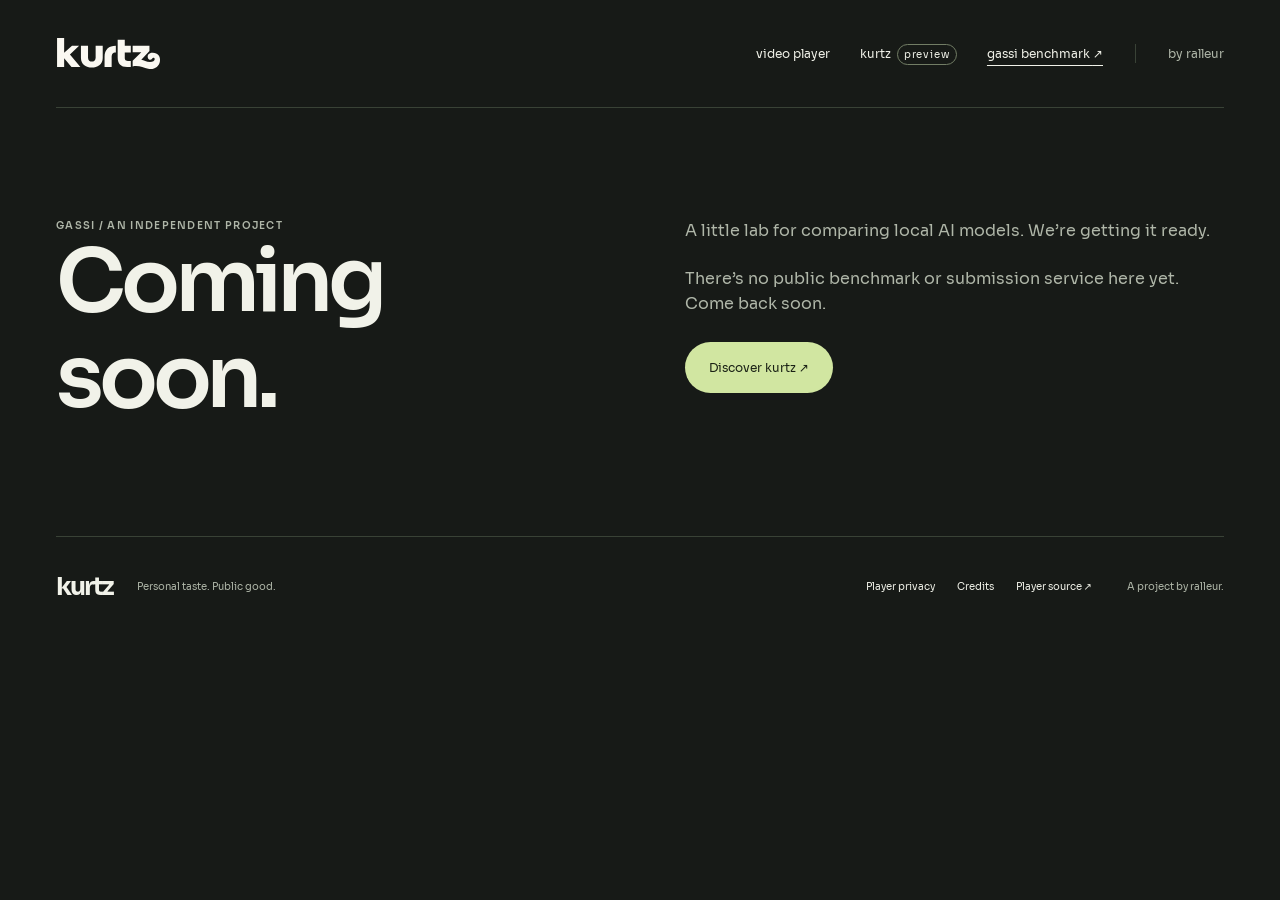
==== docs/gassi/index.html @ 4f011bf1 "Publish kurtz website: landing, player, product story and coming soon AI-assisted preparation. Stati" ====
<!doctype html>
<html lang="en">
<head>
  <meta charset="utf-8">
  <meta name="viewport" content="width=device-width, initial-scale=1">
  <meta name="color-scheme" content="dark">
  <meta name="theme-color" content="#171a17">
  <title>gassi benchmark — Coming soon</title>
  <meta name="description" content="gassi benchmark is coming soon. A separate place to compare local AI models.">
  <link rel="icon" href="../assets/kurtz-icon.png">
  <link rel="canonical" href="https://kurtz.app/gassi/">
  <link rel="stylesheet" href="../family.css">
  <script defer src="../family.js"></script>
</head>
<body>
<a class="skip" href="#main">Skip to content</a>
<header class="shell nav">
  <a class="brand" href="../index.html" aria-label="kurtz home"><img src="../assets/kurtz-wordmark-dark.svg" width="400" height="128" alt="kurtz"></a>
  <nav aria-label="Main navigation">
    <a href="../player/">video player</a>
    <a href="../preview/" >kurtz <span class="tiny">preview</span></a>
    <a href="../gassi/" aria-current="page">gassi benchmark <span aria-hidden="true">↗</span></a>
  </nav>
  <a class="publisher" href="https://www.youtube.com/@ralleurapps">by ralleur</a>
</header>
<main id="main" class="shell idea-section"><div><p class="eyebrow">GASSI / AN INDEPENDENT PROJECT</p><h1>Coming<br>soon.</h1></div><div class="body-copy"><p>A little lab for comparing local AI models. We’re getting it ready.</p><p>There’s no public benchmark or submission service here yet. Come back soon.</p><a class="pill dark" href="../preview/">Discover kurtz ↗</a></div></main><footer class="shell footer">
  <div><strong>kurtz</strong><span>Personal taste. Public good.</span></div>
  <nav aria-label="More links"><a href="../privacy.html">Player privacy</a><a href="../credits.html">Credits</a><a href="https://github.com/ralleur/kurtz">Player source ↗</a></nav>
  <p>A project by ralleur.</p>
</footer>
</body>
</html>
---- docs/family.css ----
@font-face{font-family:Sora;src:url(assets/fonts/Sora-Regular.woff2) format('woff2');font-weight:400;font-display:swap}
@font-face{font-family:Sora;src:url(assets/fonts/Sora-SemiBold.woff2) format('woff2');font-weight:600;font-display:swap}
@font-face{font-family:Sora;src:url(assets/fonts/Sora-Bold.woff2) format('woff2');font-weight:700;font-display:swap}
:root{color-scheme:dark;--paper:#171a17;--surface:#20251f;--ink:#f1f2e9;--muted:#afb6a8;--line:#394236;--accent:#d1e6a1}
*{box-sizing:border-box}html{scroll-behavior:smooth;scroll-padding-top:30px}body{margin:0;background:var(--paper);color:var(--ink);font:400 15px/1.6 Sora,system-ui,sans-serif}a{color:inherit}a:hover{text-underline-offset:5px}img{max-width:100%;height:auto}button,input,select{font:inherit}a:focus-visible,button:focus-visible{outline:2px solid var(--accent);outline-offset:5px}.shell{max-width:1440px;width:calc(100% - 112px);margin:auto}
.nav{min-height:108px;display:flex;align-items:center;gap:32px;border-bottom:1px solid var(--line)}.brand{margin-right:auto;display:flex;width:105px}.brand img{width:105px}.nav nav{display:flex;gap:30px;align-items:center}.nav nav a,.publisher{font-size:12px;text-decoration:none}.nav [aria-current=page]{text-decoration:underline;text-underline-offset:7px}.publisher{border-left:1px solid var(--line);padding-left:32px;color:var(--muted)}.tiny,.eyebrow,.card-top,.status{font-size:10px;letter-spacing:.09em}.tiny{border:1px solid #727d65;border-radius:20px;padding:3px 6px;margin-left:3px}.eyebrow{font-weight:600;display:flex;align-items:center;gap:9px;letter-spacing:.13em}.dot{width:6px;height:6px;background:var(--accent);border-radius:50%;display:inline-block}
h1,h2,h3,p{margin:0}h1,h2,h3{line-height:1.1;letter-spacing:-.06em;font-weight:600}h1{font-size:clamp(58px,6.8vw,100px)}h1 em{font-style:normal;color:var(--accent)}h2{font-size:clamp(36px,4.2vw,64px)}h3{font-size:24px}p{color:var(--muted)}
.portal-hero{padding:63px 0 45px;display:grid;grid-template-columns:1.5fr 1fr;gap:27px 50px}.portal-hero .eyebrow{grid-column:1/-1}.portal-intro{align-self:end;display:flex;justify-content:space-between;gap:25px;padding-bottom:8px}.portal-intro p{font-size:13px;line-height:1.8}.portal-intro p:last-child{font-size:11px}.destination-heading{display:flex;justify-content:space-between;align-items:center;gap:20px;margin-bottom:17px;min-height:30px}.destination-heading>p{font-size:10px}.motion-toggle{border:0;background:transparent;color:var(--muted);font-size:10px;padding:8px 0 8px 12px;display:flex;align-items:center;gap:8px;cursor:pointer;min-height:36px}.motion-toggle:hover{color:var(--ink)}.motion-toggle[hidden]{display:none}
.destinations{display:grid;grid-template-columns:repeat(3,minmax(0,1fr));gap:18px}.destination{display:flex;flex-direction:column;position:relative;overflow:hidden;text-decoration:none;border:1px solid var(--line);border-radius:5px;min-height:408px;transition:border-color .2s,background .2s}.destination:hover{border-color:#6b7e59}.card-top{display:flex;align-items:center;justify-content:space-between;gap:7px;padding:24px 26px;color:var(--muted)}.tag{border:1px solid #59664d;border-radius:20px;padding:4px 8px;letter-spacing:0;font-size:9px}.destination h2{padding:0 26px;font-size:clamp(33px,3.1vw,46px);line-height:1.08;position:relative;z-index:1}.destination>p{padding:15px 26px 0;font-size:13px}.player-card{background:#20251f}.preview-card{background:#242b21}.benchmark-card{background:#1c2521}.preview-card .tag{color:#d3e1b8}.benchmark-card .tag{color:#c3dbc8}.card-art{height:149px;display:flex;align-items:end;justify-content:end;margin-top:auto;padding:8px 24px 9px;pointer-events:none}.kurt-scene{width:190px;max-width:69%;height:auto;display:block;opacity:.94}.card-bottom{padding:19px 26px;display:flex;gap:15px;align-items:center;justify-content:space-between;font-size:10px;border-top:1px solid var(--line);min-height:69px}.round-arrow{width:28px;height:28px;flex-shrink:0;border:1px solid #647456;border-radius:50%;display:grid;place-items:center;font-size:15px;color:var(--accent)}.portal-note{padding:27px 0 45px;display:flex;justify-content:space-between;gap:30px}.portal-note p{font-size:11px}.portal-note .small{font-size:9px;text-align:right}.portal-note .small a{color:#b7c5a4}
.footer{border-top:1px solid var(--line);padding:30px 0 27px;display:flex;gap:35px;align-items:center;font-size:10px}.footer div{display:flex;gap:24px;align-items:center}.footer strong{font-size:25px;letter-spacing:-.08em}.footer span,.footer p{color:var(--muted)}.footer nav{margin-left:auto;display:flex;gap:22px}.footer nav a{text-decoration:none}.skip{position:fixed;left:20px;top:-100px;padding:12px;background:var(--accent);color:var(--paper);z-index:100}.skip:focus{top:12px}
.preview-hero{padding-top:66px;text-align:center}.preview-hero>.eyebrow{justify-content:center}.preview-hero h1{font-size:clamp(54px,7vw,105px);margin-top:30px}.hero-lead{font-size:19px;margin-top:28px}.hero-actions{display:flex;align-items:center;justify-content:center;gap:25px;margin:28px 0 60px}.hero-actions>span{font-size:10px;color:var(--muted)}.pill{display:inline-flex;align-items:center;justify-content:center;border-radius:40px;padding:16px 24px;font-size:12px;text-decoration:none;white-space:normal}.pill.dark{background:var(--accent);color:#1a2115}.pill:hover{filter:brightness(1.06)}.product-stage{background:#20271e;border:1px solid #4a5840;border-radius:12px;max-width:1080px;margin:auto;display:grid;grid-template-columns:155px 1fr;position:relative;text-align:left;padding-bottom:32px;overflow:hidden}.mock-sidebar{background:#1b2119;padding:28px 18px;display:flex;flex-direction:column;gap:10px;font-size:11px}.mock-sidebar img{width:70px;margin-bottom:25px}.mock-sidebar>span{padding:10px;color:#a9b39c}.mock-sidebar .selected{background:#3b482f;border-radius:7px;color:#deedc4}.mock-content{padding:45px 48px}.mock-content>.tiny{border:0;padding:0;margin:0;font-size:9px;color:var(--muted)}.mock-content h2{font-size:39px;margin-top:16px}.mock-prompt{border:1px solid #536148;margin-top:30px;border-radius:7px;padding:17px;font-size:12px;color:#c0c9b6;background:#252e21}.mock-prompt span{float:right;color:var(--accent)}.mock-tiles{display:grid;grid-template-columns:repeat(3,minmax(0,1fr));gap:12px;margin-top:28px}.mock-tiles>div{background:#35402b;border-radius:6px;padding:20px 16px;min-height:145px;display:flex;flex-direction:column;justify-content:space-between}.mock-tiles>div:nth-child(2){background:#3b352a}.mock-tiles>div:nth-child(3){background:#2d3c36}.mock-tiles span{font-size:8px;color:#bfc8b3}.mock-tiles strong{font-size:17px;line-height:1.25;letter-spacing:-.04em;font-weight:600}.stage-caption{position:absolute;bottom:11px;left:0;width:100%;text-align:center;font-size:9px;color:var(--muted)}
.idea-section{display:grid;grid-template-columns:1fr 1fr;gap:90px;padding:110px 0}.idea-section h2{margin-top:24px}.body-copy p+p{margin-top:22px}.body-copy{font-size:16px;max-width:50ch}.body-copy .pill{margin-top:25px}.dark-band{background:#1e251c;color:var(--ink);border-block:1px solid var(--line)}.editorial-feature{padding:90px 0}.editorial-feature>.eyebrow{color:#c0cda9}.editorial-feature h2{margin-top:28px}.feature-lines{margin-top:55px}.feature-lines article{display:grid;grid-template-columns:1fr 1.3fr 140px;gap:30px;align-items:start;padding:30px 0;border-top:1px solid #49573e}.feature-lines p{font-size:12px;color:#bbc5ae}.status{border:1px solid #61724e;border-radius:20px;padding:6px 10px;font-size:9px;letter-spacing:0;text-align:center;color:#deebca}.own-section{padding:100px 0}.own-section h2{margin-top:25px}.principles{display:grid;grid-template-columns:repeat(3,1fr);gap:50px;margin-top:55px}.principles p{font-size:13px;margin-top:18px}.preview-outro{padding:45px;margin-bottom:90px;border:1px solid #4d5b40;display:flex;align-items:center;justify-content:space-between;gap:50px;background:#252e20}.preview-outro h2{font-size:40px;margin-top:20px}.preview-outro p:last-child{font-size:13px;max-width:55ch;margin-top:20px}
@media(min-width:1600px){.portal-hero{padding-top:80px}.destination{min-height:430px}.card-art{height:160px}}
@media(max-width:1100px){.shell{width:calc(100% - 64px)}.publisher{display:none}.portal-hero{grid-template-columns:1.4fr 1fr;gap:25px}.portal-intro{display:block}.portal-intro p+p{margin-top:20px}.destinations{gap:12px}.card-top,.card-bottom{padding:20px 18px}.destination h2,.destination>p{padding-left:18px;padding-right:18px}.card-top{font-size:8px}.tag{font-size:8px}.destination{min-height:405px}.card-bottom>span:first-child{max-width:23ch}.card-art{padding-right:13px}.kurt-scene{width:175px;max-width:88%}.footer{flex-wrap:wrap}.footer nav{margin-left:auto}.footer>p{display:none}.idea-section{gap:45px}.feature-lines article{grid-template-columns:1fr 1.2fr 115px;gap:18px}.mock-content{padding:30px}.mock-tiles strong{font-size:15px}.mock-tiles>div{padding:14px}}
@media(max-width:760px){.shell{width:calc(100% - 40px)}.nav{min-height:82px;gap:18px}.brand,.brand img{width:80px}.nav nav{gap:12px;flex-wrap:wrap;justify-content:flex-end}.nav nav a{font-size:9px}.nav .tiny{font-size:7px;padding:2px 4px}.portal-hero{padding-top:40px;grid-template-columns:1fr;gap:22px;padding-bottom:32px}.portal-hero h1{font-size:clamp(43px,9.7vw,68px)}.portal-intro{display:flex;gap:16px;justify-content:space-between}.portal-intro p{font-size:11px}.portal-intro p:last-child{font-size:10px;margin:0}.destination-heading{margin-bottom:12px;gap:10px}.destination-heading>p,.motion-toggle{font-size:8px}.destinations{grid-template-columns:1fr}.destination{min-height:348px}.destination h2{font-size:37px;padding-left:24px}.destination>p{padding-left:24px;font-size:12px}.card-top,.card-bottom{padding:20px 24px}.card-top{font-size:9px}.card-art{height:128px;padding-right:22px;padding-bottom:7px}.kurt-scene{width:178px;max-width:65%}.card-bottom{min-height:61px}.card-bottom>span:first-child{max-width:none;font-size:9px}.portal-note{display:block;padding-bottom:30px}.portal-note .small{text-align:left;margin-top:17px}.footer{gap:20px}.footer div{width:100%;justify-content:space-between}.footer nav{margin-left:0;gap:20px;font-size:9px}.preview-hero{padding-top:45px}.preview-hero h1{font-size:clamp(36px,7.6vw,58px);letter-spacing:-.065em}.hero-lead{font-size:15px}.hero-actions{flex-direction:column;gap:16px;margin-bottom:40px}.product-stage{grid-template-columns:1fr;padding-bottom:40px}.mock-sidebar{display:none}.mock-content{padding:28px 20px}.mock-content h2{font-size:34px}.mock-tiles{grid-template-columns:1fr}.mock-tiles>div{min-height:88px;gap:10px;display:grid;grid-template-columns:1fr 1fr}.mock-tiles strong{grid-row:1/3;grid-column:2}.stage-caption{font-size:8px;padding:0 15px;bottom:10px}.idea-section{grid-template-columns:1fr;padding:65px 0;gap:30px}.body-copy{font-size:14px}.editorial-feature{padding:60px 0}.feature-lines article{grid-template-columns:1fr;gap:15px}.feature-lines .status{justify-self:start}.feature-lines h3{font-size:25px}.own-section{padding:65px 0}.principles{grid-template-columns:1fr;gap:30px;margin-top:35px}.preview-outro{padding:28px;flex-direction:column;align-items:start;margin-bottom:50px;gap:25px}.preview-outro h2{font-size:32px}.eyebrow{font-size:8px}}
@media(prefers-reduced-motion:reduce){html{scroll-behavior:auto}.destination{transition:none}}
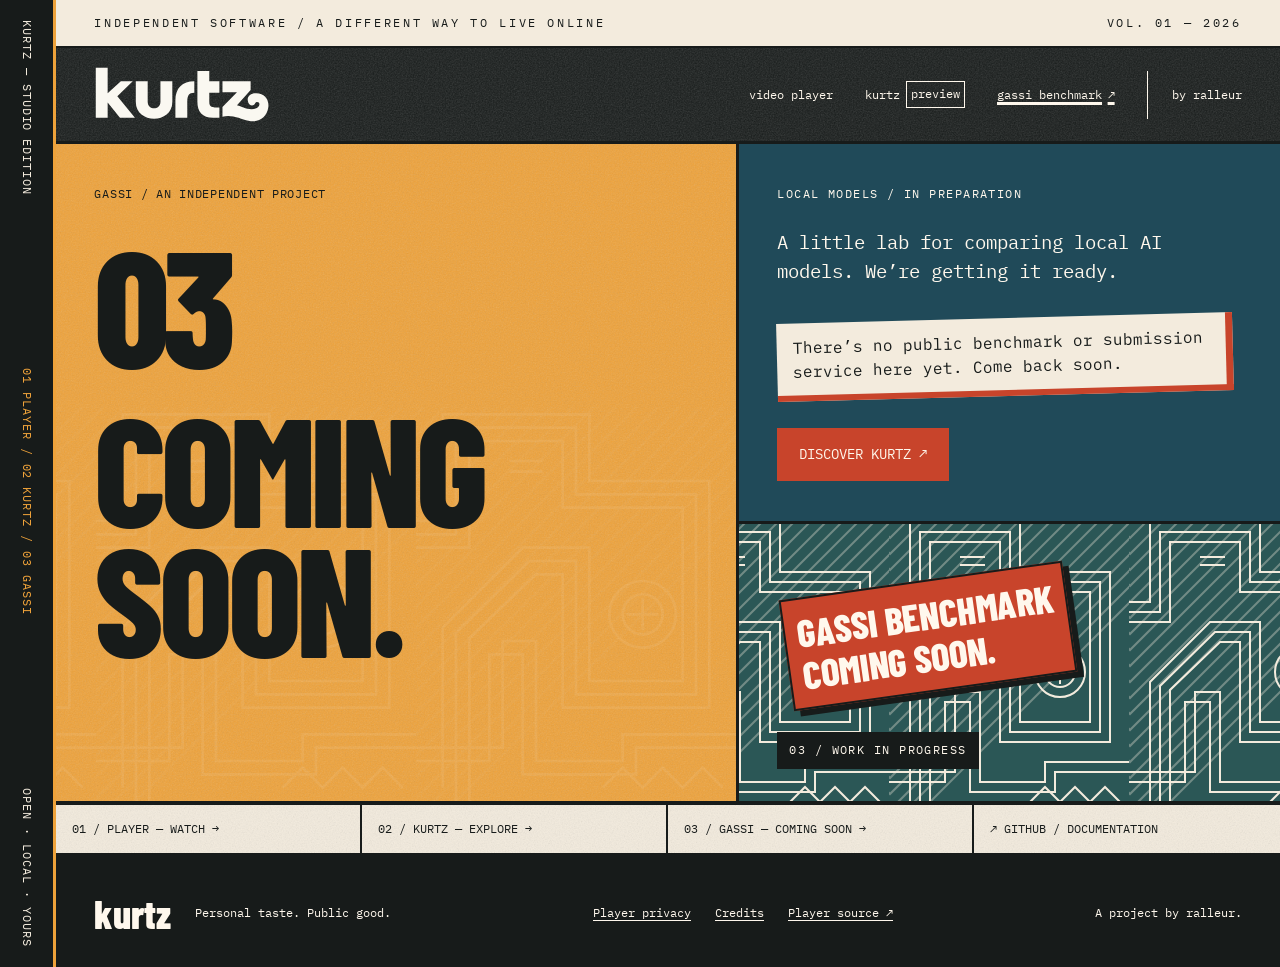
==== commit 25f983d5: "Adopt the kurtz editorial reference design across the website (AI-assisted) Apply the owner's kurtz " ====
--- a/docs/gassi/index.html
+++ b/docs/gassi/index.html
@@ -3,17 +3,18 @@
 <head>
   <meta charset="utf-8">
   <meta name="viewport" content="width=device-width, initial-scale=1">
-  <meta name="color-scheme" content="dark">
-  <meta name="theme-color" content="#171a17">
+  <meta name="color-scheme" content="light">
+  <meta name="theme-color" content="#f3ebdd">
   <title>gassi benchmark — Coming soon</title>
   <meta name="description" content="gassi benchmark is coming soon. A separate place to compare local AI models.">
   <link rel="icon" href="../assets/kurtz-icon.png">
   <link rel="canonical" href="https://kurtz.app/gassi/">
-  <link rel="stylesheet" href="../family.css">
   <script defer src="../family.js"></script>
+  <link rel="stylesheet" href="../reference.css?v=20261028-editorial-v2">
 </head>
-<body>
+<body class="door-page gassi-page"><aside class="edition-rail" aria-label="Studio edition"><span>KURTZ — STUDIO EDITION</span><span>01 PLAYER / 02 KURTZ / 03 GASSI</span><span>OPEN · LOCAL · YOURS</span></aside>
 <a class="skip" href="#main">Skip to content</a>
+<div class="issue-strip"><p class="issue-line"><span>INDEPENDENT SOFTWARE / A DIFFERENT WAY TO LIVE ONLINE</span><span>VOL. 01 — 2026</span></p></div>
 <header class="shell nav">
   <a class="brand" href="../index.html" aria-label="kurtz home"><img src="../assets/kurtz-wordmark-dark.svg" width="400" height="128" alt="kurtz"></a>
   <nav aria-label="Main navigation">
@@ -23,7 +24,8 @@
   </nav>
   <a class="publisher" href="https://www.youtube.com/@ralleurapps">by ralleur</a>
 </header>
-<main id="main" class="shell idea-section"><div><p class="eyebrow">GASSI / AN INDEPENDENT PROJECT</p><h1>Coming<br>soon.</h1></div><div class="body-copy"><p>A little lab for comparing local AI models. We’re getting it ready.</p><p>There’s no public benchmark or submission service here yet. Come back soon.</p><a class="pill dark" href="../preview/">Discover kurtz ↗</a></div></main><footer class="shell footer">
+<main tabindex="-1" id="main"><section class="idea-section"><div class="door-directive"><span class="chapter-number" aria-hidden="true">03</span><p class="eyebrow">GASSI / AN INDEPENDENT PROJECT</p><h1>Coming<br>soon.</h1></div><div class="body-copy"><p class="chapter-kicker">LOCAL MODELS / IN PREPARATION</p><p>A little lab for comparing local AI models. We’re getting it ready.</p><div class="paper-card"><p>There’s no public benchmark or submission service here yet. Come back soon.</p></div><a class="pill dark" href="../preview/">Discover kurtz ↗</a></div><aside class="texture-panel gassi-texture" aria-label="Project status"><p class="sticker">GASSI BENCHMARK<br>COMING SOON.</p><p class="texture-caption">03 / WORK IN PROGRESS</p></aside></section></main><nav class="index-bar" aria-label="Product index"><a href="../player/">01 / PLAYER — WATCH →</a><a href="../preview/">02 / KURTZ — EXPLORE →</a><a href="../gassi/">03 / GASSI — COMING SOON →</a><a href="https://github.com/ralleur/kurtz">↗ GITHUB / DOCUMENTATION</a></nav>
+<footer class="shell footer">
   <div><strong>kurtz</strong><span>Personal taste. Public good.</span></div>
   <nav aria-label="More links"><a href="../privacy.html">Player privacy</a><a href="../credits.html">Credits</a><a href="https://github.com/ralleur/kurtz">Player source ↗</a></nav>
   <p>A project by ralleur.</p>
--- a/docs/reference.css
+++ b/docs/reference.css
@@ -0,0 +1,554 @@
+/* KURTZ Reference Design System 1.0.0-reference / ralleur / 2026-10-28.
+   Editorial Reference v2. Source and rights: README.md.
+   Single active stylesheet for all public pages. Legacy sheets are retired. */
+@font-face{font-family:'Barlow Condensed';src:url(assets/fonts/BarlowCondensed-800.ttf) format('truetype');font-style:normal;font-weight:800;font-display:swap}
+@font-face{font-family:'IBM Plex Mono';src:url(assets/fonts/IBMPlexMono-400.ttf) format('truetype');font-style:normal;font-weight:400;font-display:swap}
+:root{
+  color-scheme:light;
+  --k-color-paper:#f3ebdd;--k-color-ink:#171b1a;--k-color-cream:#fff8ed;
+  --k-color-rust:#c8442b;--k-color-tangerine:#eea23a;--k-color-sage:#aab7a2;
+  --k-color-teal:#2b5756;--k-color-blue:#204a59;--k-color-focus:#0065ff;
+  --k-font-display:'Barlow Condensed',sans-serif;
+  --k-font-body:'IBM Plex Mono',monospace;
+  --k-font-mono:'IBM Plex Mono',monospace;
+  --k-space-1:.25rem;--k-space-2:.5rem;--k-space-3:.75rem;--k-space-4:1rem;
+  --k-space-6:1.5rem;--k-space-8:2rem;--k-space-12:3rem;--k-space-16:4rem;
+  --k-space-24:6rem;--k-space-32:8rem;
+  --k-gutter:clamp(1rem,3vw,3rem);--k-max:120rem;
+  --k-rule:2px solid var(--k-color-ink);--k-rule-heavy:4px solid var(--k-color-ink);
+  --k-duration-fast:160ms;--k-duration-normal:260ms;--k-duration-slow:520ms;
+  --k-ease-standard:cubic-bezier(.2,.7,.2,1);
+}
+*,*::before,*::after{box-sizing:border-box}
+html{scroll-behavior:auto;scroll-padding-top:2rem}
+body{margin:0 auto;max-width:var(--k-max);background:var(--k-color-paper);color:var(--k-color-ink);font:400 1rem/1.65 var(--k-font-body)}
+img{display:block;max-width:100%;height:auto}
+figure,dl,dd,h1,h2,h3,p,blockquote{margin:0}
+:is(h1,h2,h3,p,dd,blockquote,summary,figcaption,a,button){overflow-wrap:anywhere}
+:is(h1,h2,h3){font-family:var(--k-font-display);font-weight:800;line-height:.95;letter-spacing:-.025em;text-wrap:balance;text-transform:uppercase}
+h1{font-size:clamp(4.5rem,11vw,12rem);line-height:.85;letter-spacing:-.035em}
+h2{font-size:clamp(3rem,6vw,6.5rem)}
+h3{font-size:clamp(2rem,3vw,3rem);line-height:1.02}
+a{color:inherit;text-underline-offset:.25em;text-decoration-thickness:1px}
+a:hover{text-decoration-thickness:2px}
+button{font:inherit;color:inherit;cursor:pointer}
+:is(button,a,summary){-webkit-tap-highlight-color:transparent}
+:focus-visible{outline:3px solid var(--k-color-focus);outline-offset:4px}
+main:focus{outline:none}
+[hidden]{display:none!important}
+.wrap,.shell{width:calc(100% - 2 * var(--k-gutter));max-width:90rem;margin-inline:auto}
+:is(.wrap,.shell)>*,:is(.hero-head,.section-heading,.ways-grid,.comfort,.foundation-grid,.mac-download,.upcoming-platforms,.question-story,.together,.more-intro,.ownership-inner,.preview-notes)>*{min-width:0}
+.section-space{padding-block:var(--k-space-24)}
+.skip{position:fixed;top:1rem;left:1rem;z-index:100;background:var(--k-color-cream);color:var(--k-color-ink);padding:1rem;max-width:calc(100% - 2rem)}
+.skip:not(:focus){clip-path:inset(50%);width:1px;height:1px;padding:0;overflow:hidden;white-space:nowrap}
+.skip:focus{top:1rem}
+/* Complete canonical mark, external product labels. */
+.nav,.foyer-header{display:flex;flex-wrap:wrap;align-items:center;gap:1.5rem 2rem;width:100%;max-width:none;margin:0;min-height:7rem;padding:1.5rem var(--k-gutter);border-bottom:var(--k-rule)}
+.brand{display:inline-flex;flex-shrink:0;margin-right:auto}
+.brand img,.wordmark{width:8rem;min-width:88px}
+.nav nav{display:flex;flex-wrap:wrap;align-items:center;gap:.5rem 2rem}
+.nav :is(nav a,.nav-cta,.publisher){display:inline-flex;align-items:center;gap:.35rem;min-height:48px;font:400 .75rem/1.5 var(--k-font-mono);text-decoration:none}
+.nav [aria-current=page]{text-decoration:underline;text-decoration-thickness:3px}
+.nav-cta{border-bottom:2px solid currentColor}
+.publisher{border-left:1px solid currentColor;padding-left:1.5rem}
+.tiny{display:inline-block;border:1px solid currentColor;font:400 .75rem/1.4 var(--k-font-mono);padding:.25rem}
+.nav,.foyer-header{background:var(--k-color-ink);color:var(--k-color-cream)}
+/* Rectangular actions; print elements use hard offsets only. */
+.button,.action,.pill.dark{display:inline-flex;align-items:center;justify-content:space-between;gap:2rem;min-height:48px;max-width:100%;border:2px solid var(--k-color-rust);padding:.875rem 1.25rem;background:var(--k-color-rust);color:var(--k-color-cream);font:400 .875rem/1.5 var(--k-font-mono);text-decoration:none;text-transform:uppercase}
+:is(.button,.action,.pill.dark):hover{background:var(--k-color-ink);border-color:var(--k-color-ink);text-decoration:underline}
+:is(.release-note,.detail,.comparison-note,figcaption,.footer-bottom,.eyebrow,.story-label,.more-note,.preview-notes,.player-note,.availability,.header-note){font:400 .75rem/1.7 var(--k-font-mono)}
+.eyebrow,.story-label,.header-note{letter-spacing:.06em;text-transform:uppercase}
+.eyebrow{display:flex;align-items:center;gap:.75rem}
+.text-link,.source-link{display:inline-flex;align-items:center;gap:1rem;min-height:44px;font-weight:600;text-decoration:underline}
+figcaption{border-top:1px solid currentColor;padding-top:.75rem;margin-top:.75rem;text-align:left}
+:is(.capture-link,.shot-link,.product-image){display:block;border:var(--k-rule)}
+.product-image img,.product-image picture{display:block;width:100%;height:auto}
+/* 01 / Index mosaic. Original artwork-free edition, round 3. */
+/* 01 / Player dossier: directive -> status -> actual capture. */
+.hero-head{display:grid;grid-template-columns:1.4fr 1fr;gap:var(--k-space-16);width:100%;max-width:none;padding:var(--k-space-24) var(--k-gutter);background:var(--k-color-sage);border-bottom:var(--k-rule-heavy);align-items:end}
+.hero-intro .intro{font-size:clamp(1.25rem,2vw,2rem);line-height:1.35;max-width:28ch}
+.actions{display:flex;flex-wrap:wrap;gap:1rem;align-items:center;margin-top:2rem}
+.release-note{margin-top:1rem}
+.cinema.wrap{padding-top:var(--k-space-12)}
+.stage{max-width:1152px;margin-inline:auto}
+.stage img{width:100%;aspect-ratio:1152/720;object-fit:contain}
+.capture-caption{display:flex;justify-content:space-between;gap:1rem}
+.stage-bottom{display:flex;align-items:start;flex-wrap:wrap;justify-content:space-between;gap:2rem;max-width:1152px;margin:2rem auto 0;padding-bottom:3rem;border-bottom:var(--k-rule)}
+.stage-copy h2{font-size:2.5rem}
+.stage-copy p{max-width:35ch;margin-top:1rem}
+.comparison-tools{max-width:100%}
+.state-switch{display:flex;flex-wrap:wrap;border:var(--k-rule)}
+.state-switch button{border:0;background:transparent;min-height:48px;padding:.75rem 1rem;font:400 .75rem/1.5 var(--k-font-mono)}
+.state-switch button[aria-pressed=true]{background:var(--k-color-ink);color:var(--k-color-cream)}
+.state-switch button::before{content:'';display:inline-block;width:.5rem;height:.5rem;border:1px solid currentColor;margin-right:.75rem}
+.state-switch button[aria-pressed=true]::before{background:currentColor}
+.comparison-note,.comparison-fallback{margin-top:1rem}
+.comparison-note a{display:inline-block;min-height:44px;padding-block:.5rem}
+.section-heading{display:grid;grid-template-columns:1.25fr 1fr;gap:var(--k-space-16);align-items:end;margin-bottom:3rem}
+.section-heading>p{max-width:48ch}
+.ways-grid{display:grid;grid-template-columns:1.2fr 1fr;gap:var(--k-space-12);align-items:start}
+.ways-grid article{border-top:var(--k-rule);padding-top:1.5rem}
+.way-copy{margin-bottom:2rem}
+.way-copy p{margin-top:1rem;max-width:48ch}
+.shot-link img{width:100%}
+.ways-note{max-width:94ch;margin-top:2rem}
+kbd{font:400 .875em/1.5 var(--k-font-mono);border:1px solid currentColor;padding:0 .3rem}
+.comfort{display:grid;grid-template-columns:1.4fr 1fr;gap:var(--k-space-16);border-top:var(--k-rule);align-items:start}
+.section-lead{font-size:1.5rem;margin-top:1.5rem}
+.comfort-list{margin-top:2rem;max-width:55ch}
+.comfort-list>div{padding-block:1.5rem;border-top:1px solid currentColor}
+.comfort-list dt{font-weight:700;margin-bottom:.5rem}
+.comfort-shot{max-width:420px;justify-self:end}
+.comfort-shot img{border:var(--k-rule)}
+.foundation{background:var(--k-color-blue);color:var(--k-color-cream);border-block:var(--k-rule-heavy)}
+:is(.foundation,.ownership) :focus-visible{outline-color:var(--k-color-cream)}
+.foundation-top{display:flex;justify-content:space-between;align-items:center;gap:2rem;margin-bottom:2rem}
+.foundation-top p{font:400 .75rem/1.7 var(--k-font-mono)}
+.foundation-top img{width:88px;background:var(--k-color-cream);padding:.5rem}
+.foundation h2{max-width:24ch}
+.foundation-grid{display:grid;grid-template-columns:1.2fr 1fr;gap:var(--k-space-16);margin-top:3rem}
+.foundation-grid p{max-width:55ch;margin-bottom:1.5rem}
+.free-copy>p:first-child{font-size:1.5rem;line-height:1.4}
+.origin{border-left:1px solid currentColor;padding-left:3rem}
+.origin h3{margin-bottom:1.5rem}
+.foundation-grid .affiliation{margin-top:1.5rem;margin-bottom:0}
+.mac-download,.upcoming-platforms{display:grid;grid-template-columns:1.2fr 1fr;gap:var(--k-space-16);padding-block:2.5rem;border-top:var(--k-rule)}
+.mac-download h3,.upcoming-platforms h3{margin:1rem 0 1.5rem}
+.mac-download .availability{border-left:4px solid var(--k-color-rust);padding-left:.75rem}
+.download-action .release-note{margin-bottom:1rem}
+.upcoming-platforms .detail{margin-top:1rem}
+.platform-note{max-width:100ch}
+.technical-details{margin-top:2rem;border-block:var(--k-rule)}
+summary{cursor:pointer;min-height:48px;padding-block:1.25rem}
+.technical-details>div{padding-bottom:1.5rem;max-width:90ch}
+.technical-details p+p{margin-top:1rem}
+/* 02 / Platform: no centered hero or cozy rounded panels. */
+.introduction{display:grid;grid-template-columns:1.15fr 1fr;width:100%;max-width:none;border-bottom:var(--k-rule-heavy)}
+.introduction>.eyebrow{grid-column:1/-1;padding:1.5rem var(--k-gutter);border-bottom:var(--k-rule)}
+.preview-dot{display:inline-block;width:.5rem;height:.5rem;background:var(--k-color-rust);flex-shrink:0}
+.introduction h1{grid-row:2/4;padding:var(--k-space-16) var(--k-gutter);font-size:clamp(4.5rem,9.5vw,11rem)}
+.intro-copy,.intro-actions{border-left:var(--k-rule);background:var(--k-color-teal);color:var(--k-color-cream);padding-inline:var(--k-gutter)}
+.intro-copy{padding-top:var(--k-space-16);padding-bottom:2rem;font-size:clamp(1.25rem,1.8vw,1.75rem);line-height:1.45;align-content:end}
+.intro-actions{padding-bottom:var(--k-space-16);display:flex;align-items:start;flex-wrap:wrap;gap:1rem 2rem}
+.intro-actions .text-link{font-size:1rem}
+.intro-actions :focus-visible{outline-color:var(--k-color-cream)}
+.desktop-break{display:none}
+.hero-product{padding-top:3rem}
+.hero-product figcaption{display:flex;justify-content:space-between;gap:1rem}
+.everyday{padding-block:var(--k-space-24)}
+.section-intro{display:grid;grid-template-columns:1.2fr 1fr;gap:1.5rem 4rem;align-items:end}
+.section-intro .eyebrow{grid-column:1/-1}
+.section-intro>p:last-child{max-width:48ch}
+.question-story{display:grid;grid-template-columns:1fr minmax(0,420px);align-items:start;gap:var(--k-space-16);background:var(--k-color-sage);border:var(--k-rule);padding:var(--k-gutter);margin-top:3rem}
+.question-copy blockquote{font:800 clamp(2.75rem,4vw,4.5rem)/1 var(--k-font-display);text-transform:uppercase;margin:1.5rem 0}
+.question-copy>p{max-width:48ch}
+.source-link{margin-top:1.5rem}
+.answer-detail img{width:100%;border:var(--k-rule)}
+.source-story{padding-top:var(--k-space-24)}
+.source-heading{display:grid;grid-template-columns:1.2fr 1fr;gap:3rem;margin-bottom:2rem;align-items:end}
+.source-heading h3{font-size:clamp(3rem,5vw,5rem)}
+.together-band{background:var(--k-color-cream);border-block:var(--k-rule-heavy)}
+.together{display:grid;grid-template-columns:1.3fr minmax(0,430px);gap:var(--k-space-16);padding-block:var(--k-space-24);align-items:start}
+.together h2{margin-top:1.5rem}
+.together-copy>p:not(.eyebrow){margin-top:2rem;max-width:48ch}
+.content-list{list-style:none;margin:2rem 0 0;padding:0}
+.content-list li{display:flex;flex-wrap:wrap;justify-content:space-between;gap:.5rem 1.5rem;border-top:1px solid currentColor;padding-block:1rem}
+.content-list li span:last-child{font:400 .75rem/1.7 var(--k-font-mono);align-self:center}
+.mail-detail{max-width:430px;justify-self:end;width:100%}
+.more{padding-block:var(--k-space-24)}
+.more-intro{display:grid;grid-template-columns:1.35fr 1fr;gap:1.5rem 4rem;align-items:end}
+.more-intro .eyebrow{grid-column:1/-1}
+.more-intro>p:last-child{max-width:48ch}
+.more-features{margin-top:3rem;border-top:var(--k-rule)}
+.more-features details{border-bottom:var(--k-rule)}
+.more-features summary{display:grid;grid-template-columns:minmax(0,240px) minmax(0,1fr) 48px;align-items:center;gap:2rem;min-height:100px;list-style:none}
+.more-features summary::-webkit-details-marker,.ownership summary::-webkit-details-marker{display:none}
+.more-name{font:800 2.5rem/1 var(--k-font-display);text-transform:uppercase}
+.more-toggle{display:grid;place-items:center;width:48px;height:48px;border:var(--k-rule);font:400 1.75rem/1 var(--k-font-mono)}
+.more-features summary:hover .more-toggle,.more-features details[open] .more-toggle{background:var(--k-color-ink);color:var(--k-color-cream)}
+.more-detail{padding-block:0 2rem}
+.more-detail>p{max-width:65ch}
+.more-shot{max-width:1100px;margin:2rem 0 0 auto}
+.more-note{margin-top:1.5rem}
+.ownership{background:var(--k-color-teal);color:var(--k-color-cream);border-block:var(--k-rule-heavy)}
+.ownership-inner{display:grid;grid-template-columns:1.3fr 1fr;gap:var(--k-space-16);padding-block:var(--k-space-24);align-items:start}
+.ownership-heading>img{width:88px;margin-bottom:2rem;background:var(--k-color-cream);padding:.5rem}
+.ownership-heading .eyebrow{margin-bottom:1.5rem}
+.ownership-copy>p+p{margin-top:1.5rem}
+.ownership details{margin-top:2rem;border-block:1px solid currentColor}
+.ownership summary{display:flex;justify-content:space-between;gap:1.5rem;list-style:none}
+.ownership details>div{padding-bottom:1.5rem;font-size:1rem}
+.ownership details p+p{margin-top:1rem}
+.kurtz-page .availability{padding-block:var(--k-space-24);display:grid;grid-template-columns:1.2fr 1fr;gap:1.5rem 4rem;font:400 1rem/1.65 var(--k-font-body)}
+.kurtz-page .availability>.eyebrow{grid-column:1/-1}
+.kurtz-page .availability h2{grid-row:2/5}
+.kurtz-page .availability>.action{justify-self:start}
+.kurtz-page .availability .player-note{font:400 .75rem/1.7 var(--k-font-mono)}
+.preview-notes{display:grid;grid-template-columns:1fr minmax(0,220px);gap:3rem;border-top:var(--k-rule);padding-block:2rem}
+.preview-notes>a{align-self:start}
+/* 03 / Benchmark manual and legal/evidence pages. */
+.idea-section{width:100%;max-width:none;padding:var(--k-space-24) var(--k-gutter);display:grid;grid-template-columns:1.3fr 1fr;gap:var(--k-space-16);min-height:65vh;background:var(--k-color-tangerine);border-bottom:var(--k-rule-heavy)}
+.idea-section h1{margin-top:2rem}
+.body-copy{max-width:50ch;align-self:end;font-size:1.5rem;line-height:1.4}
+.body-copy p+p{margin-top:1.5rem}
+.body-copy .pill{margin-top:2rem}
+.credit-page{max-width:76rem;padding:var(--k-space-16) 0 var(--k-space-24);display:grid;grid-template-columns:minmax(0,1fr) minmax(0,2fr);column-gap:var(--k-space-16)}
+.credit-page h1{grid-column:1/-1;padding-bottom:3rem;border-bottom:var(--k-rule-heavy);margin-bottom:2rem;font-size:clamp(4rem,8vw,9rem)}
+.credit-page :is(p,ul){grid-column:2;max-width:72ch;margin-bottom:1.5rem}
+.credit-page :is(h2,h3){grid-column:1;grid-row:auto;font-size:2.5rem;padding-top:1.5rem;border-top:var(--k-rule);margin-bottom:1.5rem}
+.credit-page :is(h2,h3)+p{padding-top:1.5rem;border-top:var(--k-rule);grid-row:auto}
+/* Footer is a ruled manual panel, all source links remain visible. */
+footer.wrap,.footer,.foyer-footer{width:100%;max-width:none;border-top:var(--k-rule-heavy);padding:2rem var(--k-gutter);background:var(--k-color-paper);color:var(--k-color-ink)}
+.footer,.foyer-footer{display:flex;flex-wrap:wrap;align-items:center;justify-content:space-between;gap:1.5rem 2rem;font:400 .75rem/1.7 var(--k-font-mono)}
+footer.wrap,.footer,.foyer-footer{background:var(--k-color-ink);color:var(--k-color-cream)}
+.footer div{display:flex;flex-wrap:wrap;gap:1.5rem;align-items:center}
+.footer img{width:100px}
+.footer strong{font:800 2.5rem/1 var(--k-font-display)}
+.footer nav,.foyer-footer nav,.footer-top nav{display:flex;flex-wrap:wrap;gap:.5rem 1.5rem}
+:is(.footer,.foyer-footer,.footer-top) a{display:inline-flex;align-items:center;min-height:44px}
+.foyer-footer .byline{display:inline-block;padding-block:.75rem}
+.footer-top{display:flex;flex-wrap:wrap;justify-content:space-between;align-items:center;gap:2rem}
+.footer-bottom{display:flex;flex-wrap:wrap;justify-content:space-between;gap:2rem;margin-top:2rem}
+/* Stacking follows content order; no mobile decorative crop. */
+@media(max-width:1080px){
+  .question-story,.together{gap:2rem;grid-template-columns:1fr minmax(0,350px)}
+  .more-features summary{grid-template-columns:minmax(0,190px) minmax(0,1fr) 48px}
+}
+@media(max-width:768px){
+  .nav,.foyer-header{min-height:0;gap:1rem;padding-block:1.25rem}
+  .nav nav{width:100%;order:3;border-top:1px solid currentColor;padding-top:.5rem;gap:.25rem 1.5rem}
+  .publisher{border-left:0;padding-left:0}
+  .nav-cta{margin-left:auto}
+  :is(.hero-head,.section-heading,.ways-grid,.comfort,.foundation-grid,.mac-download,.upcoming-platforms,.introduction,.section-intro,.question-story,.source-heading,.together,.more-intro,.ownership-inner,.preview-notes,.idea-section){grid-template-columns:1fr}
+  .section-space,.everyday,.together,.more,.ownership-inner,.idea-section{padding-block:var(--k-space-16)}
+  .hero-head{padding-block:var(--k-space-16);gap:2rem}
+  h1{font-size:clamp(4.5rem,15vw,8rem)}
+  h2{font-size:clamp(3rem,9vw,5rem)}
+  .capture-caption,.hero-product figcaption{flex-direction:column}
+  .comfort-shot{justify-self:start}
+  .origin{border-left:0;border-top:1px solid currentColor;padding:2rem 0 0}
+  .foundation-grid,.mac-download,.upcoming-platforms{gap:2rem}
+  .upcoming-platforms article+article{padding-top:2rem;border-top:1px solid currentColor}
+  .introduction h1{grid-row:auto;font-size:clamp(4.5rem,13vw,7.5rem);padding-block:3rem}
+  .intro-copy,.intro-actions{border-left:0}
+  .intro-copy{padding-top:2rem;border-top:var(--k-rule)}
+  .intro-actions{padding-bottom:2rem}
+  .section-intro .eyebrow,.more-intro .eyebrow{grid-column:auto}
+  .question-story{padding:1.5rem}
+  .answer-detail{max-width:420px}
+  .source-story{padding-top:4rem}
+  .source-heading{gap:1.5rem}
+  .source-heading h3{font-size:3rem}
+  .mail-detail{justify-self:start}
+  .more-features summary{grid-template-columns:minmax(0,1fr) 48px;gap:.5rem 1.5rem}
+  .more-name{grid-column:1;grid-row:1}
+  .more-benefit{grid-column:1;grid-row:2}
+  .more-toggle{grid-column:2;grid-row:1/3}
+  .kurtz-page .availability{grid-template-columns:1fr;padding-block:4rem}
+  .kurtz-page .availability h2{grid-row:auto}
+  .credit-page{display:block;padding-block:3rem}
+  .credit-page h1{font-size:clamp(4rem,12vw,7rem)}
+  .credit-page :is(h2,h3){margin-top:2rem}
+  .credit-page :is(h2,h3)+p{border-top:0;padding-top:0}
+}
+@media(max-width:600px){
+  .hero-product,.source-story figure,.more-shot{max-width:430px}
+  .source-story figure,.more-shot{margin-inline:auto}
+}
+@media(max-width:480px){
+  .header-note{max-width:none}
+  .state-switch{flex-direction:column;align-items:stretch}
+  .state-switch button{text-align:left}
+  .foundation-top{align-items:start}
+  .foundation-top p{max-width:20ch}
+  .footer-top,.footer-bottom{display:block}
+  .footer-top nav{margin-top:1.5rem}
+  .footer-bottom p+p{margin-top:1.5rem}
+}
+@media(prefers-reduced-motion:reduce){
+  :root{--k-duration-fast:1ms;--k-duration-normal:1ms;--k-duration-slow:1ms}
+  html{scroll-behavior:auto}
+  *,*::before,*::after{animation:none!important;transition:none!important;scroll-behavior:auto!important}
+}
+/* Owner image reference: print rules, original textures, type-led collage. */
+body{position:relative;min-height:100vh;max-width:none;padding-left:3.5rem;background-image:url(assets/textures/press-grain.svg)}
+.edition-rail{position:absolute;inset:0 auto 0 0;width:3.5rem;z-index:30;display:flex;flex-direction:column;justify-content:space-between;align-items:center;padding:1.25rem .5rem;background:var(--k-color-ink);color:var(--k-color-paper);border-right:3px solid var(--k-color-tangerine);font:400 .75rem/1.2 var(--k-font-mono);letter-spacing:.08em}
+.edition-rail>span{writing-mode:vertical-rl}
+.edition-rail>span:nth-child(2){color:var(--k-color-tangerine)}
+.foyer-header{display:grid;grid-template-columns:68% 32%;align-items:stretch;padding:0;gap:0;background:var(--k-color-paper);color:var(--k-color-ink);border-bottom:3px solid var(--k-color-ink)}
+.masthead{padding:.875rem 1.75rem 1.5rem;background-image:url(assets/textures/press-grain.svg)}
+.issue-line{display:flex;justify-content:space-between;gap:1.5rem;font:400 .75rem/1.5 var(--k-font-mono);letter-spacing:.22em}
+.masthead-main{display:grid;grid-template-columns:minmax(0,3.5fr) minmax(0,1fr);gap:2rem;align-items:end;margin-top:.5rem}
+.masthead-main>img{width:100%;height:auto;filter:brightness(0);margin-block:-.75rem -.375rem}
+.three-doors{border-left:2px solid currentColor;padding-left:.75rem;font:400 .75rem/1.6 var(--k-font-mono)}
+.three-doors strong{display:inline-block;margin-bottom:.5rem}
+.three-doors small{display:block;font:inherit;margin-top:1rem}
+.no-defaults{position:relative;isolation:isolate;overflow:hidden;border-left:3px solid var(--k-color-ink);padding:1rem 1.5rem;background:var(--k-color-rust);color:var(--k-color-cream);display:flex;flex-direction:column;align-items:start;justify-content:space-between;gap:1.25rem}
+.no-defaults::before{content:'';position:absolute;z-index:-1;inset:0;background:url(assets/textures/independent-lines.svg);opacity:.12}
+.no-defaults::after{content:'';position:absolute;z-index:-1;bottom:-.25rem;left:-5%;width:110%;height:3.5rem;background:var(--k-color-tangerine);transform:rotate(-10deg)}
+.no-defaults>p{font:800 clamp(3rem,5.8vw,7rem)/.83 var(--k-font-display);letter-spacing:-.035em}
+.no-defaults>a{align-self:end;background:var(--k-color-ink);color:var(--k-color-cream);padding:.5rem .75rem;min-height:44px;display:flex;align-items:center;font:400 .75rem/1.5 var(--k-font-mono);text-underline-offset:4px}
+.foyer{width:100%;max-width:none;margin:0}
+.doors{display:grid;grid-template-columns:36% 29% 6% 11% 18%;grid-template-rows:minmax(20rem,auto) minmax(17rem,auto);background:var(--k-color-ink);gap:0}
+.doors>*{min-width:0;border-bottom:3px solid var(--k-color-ink);border-right:3px solid var(--k-color-ink)}
+.manifesto{grid-column:1;grid-row:1/3;background:var(--k-color-ink);color:var(--k-color-cream);padding:1.25rem 1.75rem 0;position:relative;isolation:isolate;display:flex;flex-direction:column;align-items:start;gap:1.5rem}
+.manifesto::before{content:'';position:absolute;z-index:-1;inset:5rem 0 0 0;background:url(assets/textures/independent-lines.svg) center/28rem auto;opacity:.18}
+.manifesto>.eyebrow{color:var(--k-color-tangerine);font-size:.75rem}
+.manifesto h1{font-size:clamp(4rem,5.8vw,7rem);line-height:.88;letter-spacing:-.035em;text-wrap:initial;margin-bottom:1.5rem}
+.manifesto h1 span{color:var(--k-color-tangerine)}
+.paper-card{background:var(--k-color-paper);color:var(--k-color-ink);padding:.75rem 1rem;border-bottom:6px solid var(--k-color-rust);border-right:7px solid var(--k-color-rust);transform:rotate(-1.5deg);margin-top:auto;max-width:100%;font-size:.875rem}
+.paper-card .header-note{display:block;max-width:none;font-size:.75rem;text-transform:none;letter-spacing:0}
+.rules-strip{width:calc(100% + 3.5rem);margin-left:-1.75rem;background:var(--k-color-rust);color:var(--k-color-cream);padding:.875rem 1.75rem;display:flex;align-items:center;justify-content:space-between;gap:1.5rem}
+.rules-strip h2{font-size:2rem;text-wrap:initial}
+.rules-strip>p{font:400 .75rem/1.6 var(--k-font-mono)}
+.destination{padding:1.5rem;display:flex;flex-direction:column;align-items:start;gap:1.25rem;background:var(--k-color-paper)}
+.destination.cinema{grid-column:2/4;grid-row:1;background:var(--k-color-sage)}
+.destination.studio{grid-column:4/6;grid-row:1;border-right:0}
+.destination.lab{grid-column:2;grid-row:2;background:var(--k-color-tangerine)}
+.door-heading{display:flex;align-items:start;gap:2rem;width:100%}
+.door-number{font:800 clamp(4rem,5.3vw,6.5rem)/.85 var(--k-font-display);letter-spacing:-.05em}
+.door-heading h2{font-size:clamp(2.5rem,3vw,3.75rem);text-wrap:initial}
+.door-heading h2 span{display:block}
+.door-heading h2>span.preview-mark{font-size:inherit}
+.door-description{font-size:.875rem;line-height:1.65;max-width:42ch}
+.cinema .door-description{margin-left:calc(clamp(4rem,5.3vw,6.5rem) * .8 + 2rem)}
+.door-label{margin-top:auto;max-width:100%;font:400 .875rem/1.5 var(--k-font-mono);text-transform:uppercase;text-decoration:none;border-bottom:2px solid currentColor;padding-block:.5rem;min-height:44px}
+.door-label p{display:flex;align-items:center;gap:2rem;justify-content:space-between}
+.door-label:hover{text-decoration:underline}
+.index-capture{width:100%;max-width:24rem;transform:rotate(4deg);padding:.375rem;background:var(--k-color-paper);border:2px solid var(--k-color-ink)}
+.index-capture img{width:100%;height:auto}
+.index-capture figcaption{font-size:.75rem;line-height:1.3;margin:0;padding:.375rem 0 0;border:0}
+.cinema-proof{display:grid;grid-template-columns:minmax(0,1fr) minmax(0,1.65fr);gap:1rem;align-items:end;margin-top:auto;width:100%}
+.cinema .door-label{margin-top:0;align-self:end}
+.studio>.eyebrow{font-size:.75rem;letter-spacing:.06em}
+.stack-panel{grid-column:3/5;grid-row:2;display:flex;align-items:end;justify-content:center;padding:1.75rem 1rem;background:var(--k-color-teal) url(assets/textures/independent-lines.svg) center/15rem auto;isolation:isolate}
+.sticker{padding:.75rem;background:var(--k-color-rust);color:var(--k-color-cream);transform:rotate(-8deg);font:800 clamp(1.5rem,1.65vw,2rem)/1.1 var(--k-font-display);border:2px solid var(--k-color-ink)}
+.invitation{grid-column:5;grid-row:2;border-right:0;padding:1.25rem;display:flex;flex-direction:column;gap:1.5rem;background:var(--k-color-blue);color:var(--k-color-cream)}
+.invitation .eyebrow{font-size:.75rem}
+.invitation h2{font-size:clamp(3rem,4vw,5.5rem);text-wrap:initial}
+.invitation h3{font-size:1.75rem;line-height:1.1}
+.invitation>div{margin-top:auto;font-size:.75rem}
+.invitation>div>p{margin-top:.5rem}
+.index-bar{display:grid;grid-template-columns:repeat(4,minmax(0,1fr));border-bottom:2px solid var(--k-color-ink)}
+.index-bar>a{display:flex;align-items:center;padding:.75rem 1rem;min-height:48px;border-right:2px solid currentColor;font:400 .75rem/1.5 var(--k-font-mono);text-decoration:none}
+.index-bar>a:last-child{border-right:0}
+.index-bar>a:hover{text-decoration:underline}
+.closing-line{display:flex;justify-content:space-between;align-items:end;padding:1.5rem;gap:2rem}
+.closing-line>p:first-child{font:800 clamp(2.5rem,3.3vw,5rem)/.95 var(--k-font-display);letter-spacing:-.025em}
+.closing-line>p:last-child{text-align:right;font:400 .75rem/1.7 var(--k-font-mono)}
+/* Shared print grammar across the product dossiers; captures remain legible. */
+.nav{border-bottom:3px solid var(--k-color-ink);background-image:url(assets/textures/press-grain.svg)}
+:is(.hero-head,.introduction,.idea-section,.foundation,.ownership){background-image:url(assets/textures/press-grain.svg)}
+:is(.hero-head,.introduction,.idea-section){position:relative}
+:is(.hero-head,.introduction,.idea-section)::before{position:absolute;right:var(--k-gutter);top:.75rem;font:400 .75rem/1.5 var(--k-font-mono);letter-spacing:.16em}
+.hero-head::before{content:'01 / VIDEO PLAYER'}
+.introduction::before{content:'02 / KURTZ PLATFORM'}
+.idea-section::before{content:'03 / GASSI BENCHMARK'}
+.introduction>.eyebrow{padding-top:2.5rem}
+.nav nav a:hover,.text-link:hover,.source-link:hover{text-decoration-thickness:2px}
+.destination :focus-visible{outline-color:var(--k-color-ink)}
+:is(.manifesto,.invitation,.no-defaults) :focus-visible{outline-color:var(--k-color-cream)}
+.index-bar :focus-visible{outline-offset:-5px;outline-color:var(--k-color-ink)}
+@media(min-width:1600px){.doors{grid-template-rows:minmax(23rem,auto) minmax(20rem,auto)}.destination{padding:1.75rem;gap:1.5rem}.manifesto{padding-top:1.5rem}}
+@media(max-width:1100px){
+ .masthead-main{grid-template-columns:1fr;gap:1.5rem}.three-doors{display:none}
+ .issue-line{flex-wrap:wrap;font-size:.75rem;letter-spacing:.12em;gap:.25rem}.masthead-main>img{margin:0}
+ .doors{grid-template-columns:1fr 1fr;grid-template-rows:auto}
+ .manifesto{grid-column:1;grid-row:1/3}.manifesto h1{font-size:clamp(4rem,8vw,7rem)}
+ .destination.cinema{grid-column:2;grid-row:1}.destination.studio{grid-column:2;grid-row:2;border-right:0}
+ .destination.lab{grid-column:1;grid-row:3}.stack-panel{grid-column:2;grid-row:3}
+ .invitation{grid-column:1/-1;grid-row:4;display:grid;grid-template-columns:1fr 1fr;align-items:end;gap:1.5rem}.invitation>.eyebrow{grid-column:1/-1}.invitation h2{font-size:4rem}.invitation h2 br{display:none}.invitation h2 br::after{content:' '}
+ .cinema .door-description{margin-left:0}.door-heading{gap:1.5rem}.door-number{font-size:4.5rem}.door-heading h2{font-size:2.75rem}
+ .cinema-proof{grid-template-columns:1fr}.index-capture{width:85%;margin-block:1rem;justify-self:end}.no-defaults>p{font-size:clamp(3rem,6.5vw,5rem)}
+ .index-bar{grid-template-columns:1fr 1fr}.index-bar>a:nth-child(-n+2){border-bottom:2px solid currentColor}.index-bar>a:nth-child(2){border-right:0}
+}
+@media(max-width:768px){
+ body{padding-left:0}.edition-rail{display:none}
+ .masthead{padding:1rem}.masthead-main{margin-top:1rem}.no-defaults{padding:1rem}
+ .no-defaults>a{font-size:.75rem}.no-defaults>p{font-size:clamp(2.5rem,6vw,4rem)}
+ .manifesto{padding-inline:1.25rem}.manifesto h1{font-size:clamp(4rem,9vw,6rem)}
+ .rules-strip{width:calc(100% + 2.5rem);margin-left:-1.25rem;padding-inline:1.25rem;flex-wrap:wrap}
+ .destination{padding:1.25rem}.index-capture{width:90%;transform:rotate(2deg)}
+ .door-heading{flex-wrap:wrap;gap:1rem}.door-heading h2{font-size:3rem}.closing-line{flex-wrap:wrap}.closing-line>p:last-child{text-align:left}
+}
+@media(max-width:600px){
+ .foyer-header{grid-template-columns:1fr}.masthead{padding:1rem 1rem 1.5rem}.issue-line{letter-spacing:.1em}
+ .no-defaults{border-left:0;border-top:3px solid var(--k-color-ink);display:grid;grid-template-columns:1fr;gap:1rem}.no-defaults>p{font-size:4rem;line-height:.9}.no-defaults>p br{display:none}.no-defaults>a{justify-self:end}.no-defaults::after{height:2.5rem;bottom:-1.25rem}
+ .doors{grid-template-columns:1fr}.doors>*{grid-column:1!important;grid-row:auto!important;border-right:0}
+ .manifesto{padding-top:1.5rem;gap:1.5rem}.manifesto h1{font-size:clamp(4.5rem,17vw,7rem);margin-bottom:.5rem}.manifesto h1 br{display:none}.manifesto h1 span{display:block}.manifesto h1 span br{display:block}
+ .paper-card{width:100%;margin-bottom:.5rem;transform:rotate(-1deg)}.rules-strip{flex-wrap:nowrap}.rules-strip>p{max-width:15ch}
+ .destination{gap:1.5rem;padding:1.5rem}.door-heading{flex-wrap:nowrap}.door-number{font-size:5rem}.door-heading h2{font-size:3rem}.index-capture{width:90%;max-width:24rem;margin-block:.5rem}
+ .stack-panel{justify-content:start;padding:2rem 1.5rem}.sticker{font-size:2rem;transform:rotate(-4deg)}
+ .invitation{display:flex;padding:1.5rem;align-items:start}.invitation h2{font-size:4rem}.invitation h2 br{display:block}
+ .index-bar{grid-template-columns:1fr}.index-bar>a{border-right:0;border-bottom:1px solid currentColor}.index-bar>a:last-child{border-bottom:0}
+ .closing-line{padding:1.5rem}.closing-line>p:first-child{font-size:2.75rem}
+}
+
+:is(.hero-head,.question-story,.idea-section) :focus-visible{outline-color:var(--k-color-ink)}
+
+@media(max-width:380px){.lab .door-heading{flex-wrap:wrap;gap:.75rem}.lab .door-heading h2{width:100%}}
+
+/* Editorial Reference v2 / door spreads. The same issue, at every depth. */
+.issue-strip{padding:.875rem var(--k-gutter);border-bottom:2px solid var(--k-color-ink);background:var(--k-color-paper)}
+.issue-strip .issue-line{font-size:.75rem}
+.door-page .nav,.legal-page .nav{min-height:6rem;padding-block:1rem}
+.door-page .nav .brand img,.legal-page .nav .brand img{width:11rem}
+.dossier-kicker,.chapter-kicker,.texture-caption{font:400 .75rem/1.7 var(--k-font-mono);letter-spacing:.12em;text-transform:uppercase}
+.chapter-kicker{margin-bottom:1.5rem}
+.door-directive{position:relative;min-width:0;isolation:isolate;padding:2rem var(--k-gutter) 3rem;display:flex;flex-wrap:wrap;align-content:start;align-items:start;gap:1.5rem 2rem}
+.dossier-kicker{width:100%;margin-bottom:1rem}
+.chapter-number{font:800 clamp(6rem,13vw,14rem)/.8 var(--k-font-display);letter-spacing:-.05em;flex-shrink:0}
+.door-directive h1{font-size:clamp(4.5rem,8vw,10rem);line-height:.85;letter-spacing:-.035em;flex:1 1 4ch;text-wrap:initial;min-width:0}
+.door-directive::after{content:'';position:absolute;z-index:-1;inset:40% 0 0;background:url(assets/textures/independent-lines.svg) right bottom/20rem auto;opacity:.09;pointer-events:none}
+.sticker{box-shadow:6px 6px 0 var(--k-color-ink)}
+.door-page .hero-head{grid-template-columns:3fr 2fr;gap:0;padding:0;align-items:stretch}
+.door-page .hero-head::before,.door-page .introduction::before,.door-page .idea-section::before{content:none}
+.hero-intro{background:var(--k-color-ink);color:var(--k-color-cream);border-left:3px solid var(--k-color-ink);padding:3rem var(--k-gutter);display:flex;flex-direction:column;align-items:start;gap:2rem}
+.hero-intro .sticker{margin:.5rem 0 1rem}
+.hero-intro .intro{font-size:clamp(1.25rem,1.6vw,1.75rem)}
+.hero-intro .actions{margin-top:auto}
+.hero-intro .release-note{margin:0;align-self:stretch}
+.hero-intro :focus-visible{outline-color:var(--k-color-cream)}
+.hero-intro .paper-card :focus-visible{outline-color:var(--k-color-ink)}
+.player-page .cinema.wrap{width:100%;padding:2rem var(--k-gutter);background:var(--k-color-ink);color:var(--k-color-cream);border-bottom:4px solid var(--k-color-ink)}
+.player-page .stage{padding:.5rem;background:var(--k-color-paper);color:var(--k-color-ink);border:2px solid var(--k-color-ink)}
+.player-page .stage-bottom{margin-bottom:0;padding-bottom:0;border-bottom:0}
+.player-page .comparison-tools{padding:1rem;border:2px solid var(--k-color-cream)}
+.player-page .cinema :focus-visible{outline-color:var(--k-color-cream)}
+.player-page .stage :focus-visible{outline-color:var(--k-color-ink);outline-offset:-5px}
+.player-page .state-switch{border-color:var(--k-color-cream)}
+.player-page .state-switch button[aria-pressed=true]{background:var(--k-color-cream);color:var(--k-color-ink)}
+.player-page .ways{width:100%;max-width:none;padding:0;border-bottom:4px solid var(--k-color-ink)}
+.player-page .ways>.chapter-kicker{margin:0;padding:1rem var(--k-gutter);background:var(--k-color-tangerine);border-bottom:2px solid var(--k-color-ink)}
+.player-page .ways>.section-heading{padding:2rem var(--k-gutter);margin:0;gap:2rem;border-bottom:3px solid var(--k-color-ink)}
+.player-page .ways-grid{grid-template-columns:5fr 4fr;gap:0}
+.player-page .ways-grid article{border-top:0;padding:2rem var(--k-gutter);background:var(--k-color-sage)}
+.player-page .ways-grid article+article{border-left:3px solid var(--k-color-ink);background:var(--k-color-teal);color:var(--k-color-cream)}
+.player-page .ways-grid article+article :focus-visible{outline-color:var(--k-color-cream)}
+.player-page .ways-grid article:first-child :focus-visible{outline-color:var(--k-color-ink)}
+.player-page .ways-grid .shot-link{background:var(--k-color-paper);padding:.375rem}
+.player-page .ways-note{margin:0;max-width:none;padding:1.25rem var(--k-gutter);border-top:3px solid var(--k-color-ink)}
+.player-page .comfort{width:100%;max-width:none;padding:0;gap:0;border-top:0;align-items:stretch}
+.player-page .comfort-copy{padding:2.5rem var(--k-gutter)}
+.player-page .comfort-shot{max-width:none;width:100%;justify-self:stretch;background:var(--k-color-tangerine) url(assets/textures/independent-lines.svg) center/22rem auto;border-left:3px solid var(--k-color-ink);padding:3rem var(--k-gutter);display:flex;flex-direction:column;justify-content:center;align-items:center}
+.player-page .comfort-shot img{width:100%;max-width:420px}
+.player-page .comfort-shot figcaption{max-width:420px;width:100%;padding:.75rem;background:var(--k-color-paper);border:2px solid var(--k-color-ink);margin-top:1rem}
+.player-page .foundation{padding-block:2.5rem}
+.player-page .foundation-grid{gap:2rem}
+.player-page .free-copy{padding:1.5rem;background:var(--k-color-paper);color:var(--k-color-ink);border-right:7px solid var(--k-color-rust);border-bottom:6px solid var(--k-color-rust)}
+.player-page .free-copy :focus-visible{outline-color:var(--k-color-ink)}
+.player-page .origin{padding-left:2rem}
+.player-page .get{width:100%;max-width:none;padding:2rem var(--k-gutter);background:var(--k-color-tangerine);border-bottom:4px solid var(--k-color-ink)}
+.player-page .get .section-heading{gap:2rem;margin-bottom:2rem}
+.player-page .get :focus-visible{outline-color:var(--k-color-ink)}
+.player-page .mac-download{gap:2rem;background:var(--k-color-paper);padding:1.5rem;border:3px solid var(--k-color-ink)}
+.player-page .upcoming-platforms{gap:2rem;border-top:0}
+.player-page .more{width:100%;max-width:none;padding:2.5rem var(--k-gutter);background:var(--k-color-sage)}
+.player-page .more .section-heading{margin:0;gap:2rem}
+.kurtz-page .introduction{grid-template-columns:5fr 4fr}
+.kurtz-page .introduction>.eyebrow{padding:1rem var(--k-gutter);background:var(--k-color-tangerine)}
+.kurtz-page .introduction .door-directive{grid-row:2/4}
+.kurtz-page .introduction h1{padding:0;font-size:clamp(4.5rem,7vw,9rem);grid-row:auto}
+.kurtz-page .intro-copy{padding-top:2.5rem;border-left-width:3px}
+.kurtz-page .intro-actions{padding-top:1rem;padding-bottom:2.5rem;border-left-width:3px;gap:1.5rem;align-content:end}
+.kurtz-page .intro-actions .sticker{flex-basis:auto;margin:.5rem 1rem 1.5rem 0}
+.kurtz-page .intro-actions .action{flex-basis:100%}
+.preview-evidence{background:var(--k-color-ink);color:var(--k-color-cream);padding:1.5rem var(--k-gutter) 2rem;border-bottom:4px solid var(--k-color-ink)}
+.preview-evidence .chapter-kicker{margin-bottom:1rem}
+.kurtz-page .hero-product{width:100%;padding:0;max-width:90rem}
+.kurtz-page .hero-product .product-image{padding:.5rem;background:var(--k-color-paper)}
+.preview-evidence :focus-visible{outline-color:var(--k-color-cream);outline-offset:4px}
+.kurtz-page .everyday{width:100%;max-width:none;padding:0;border-bottom:4px solid var(--k-color-ink)}
+.kurtz-page .section-intro{padding:2rem var(--k-gutter);gap:1.25rem 2rem}
+.kurtz-page .question-story{margin-top:0;border-inline:0;border-block:3px solid var(--k-color-ink);gap:3rem;padding:2.5rem var(--k-gutter)}
+.kurtz-page .answer-detail{align-self:center;transform:rotate(-1deg);padding:.5rem .5rem .75rem}
+.kurtz-page .answer-detail figcaption{padding-inline:.375rem}
+.kurtz-page .source-story{padding:2rem var(--k-gutter);background:var(--k-color-paper)}
+.kurtz-page .source-heading{gap:2rem}
+.kurtz-page .together-band{border-top:0}
+.kurtz-page .together{width:100%;max-width:none;padding:0;gap:0;grid-template-columns:5fr 4fr;align-items:stretch}
+.kurtz-page .together-copy{padding:2.5rem var(--k-gutter)}
+.kurtz-page .content-list li{border-top:2px solid var(--k-color-ink)}
+.kurtz-page .mail-detail{padding:2.5rem var(--k-gutter);width:100%;max-width:none;background:var(--k-color-teal) url(assets/textures/independent-lines.svg) center/20rem auto;border-left:3px solid var(--k-color-ink);display:flex;flex-direction:column;align-items:center;justify-content:center}
+.kurtz-page .mail-detail .product-image{width:100%;max-width:430px;background:var(--k-color-paper);padding:.375rem}
+.kurtz-page .mail-detail figcaption{width:100%;max-width:430px;background:var(--k-color-paper);color:var(--k-color-ink);padding:.75rem;border:2px solid var(--k-color-ink)}
+.kurtz-page .mail-detail :focus-visible{outline-color:var(--k-color-cream)}
+.kurtz-page .more{width:100%;max-width:none;padding:2rem var(--k-gutter);background:var(--k-color-tangerine)}
+.kurtz-page .more-intro{gap:1.5rem 2rem}
+.kurtz-page .more-features{border-top-width:3px}
+.kurtz-page .more-features details{border-bottom-width:3px}
+.kurtz-page .more-features summary{gap:1.5rem}
+.kurtz-page .more-detail{padding:1.5rem;background:var(--k-color-paper);border:2px solid var(--k-color-ink);margin-bottom:1.5rem}
+.kurtz-page .more :focus-visible{outline-color:var(--k-color-ink)}
+.kurtz-page .ownership-inner{width:100%;max-width:none;padding:2.5rem var(--k-gutter);gap:2rem}
+.kurtz-page .ownership-copy{padding:1.5rem;background:var(--k-color-paper);color:var(--k-color-ink);border-right:7px solid var(--k-color-rust);border-bottom:6px solid var(--k-color-rust)}
+.kurtz-page .ownership-copy :focus-visible{outline-color:var(--k-color-ink)}
+.kurtz-page .availability{width:100%;max-width:none;padding:2.5rem var(--k-gutter);gap:1.5rem 3rem;background:var(--k-color-sage);border-bottom:3px solid var(--k-color-ink)}
+.kurtz-page .availability .paper-card{justify-self:start;margin:1rem .5rem .5rem 0;padding:1rem}
+.kurtz-page .availability :focus-visible{outline-color:var(--k-color-ink)}
+.kurtz-page .preview-notes{width:100%;max-width:none;padding:1.5rem var(--k-gutter);gap:2rem;border-top:0}
+.texture-panel{padding:2rem;background:var(--k-color-teal) url(assets/textures/independent-lines.svg) center/15rem auto;color:var(--k-color-cream)}
+.gassi-page .idea-section{grid-template-columns:5fr 4fr;gap:0;padding:0;min-height:0;border-bottom:4px solid var(--k-color-ink)}
+.gassi-page .door-directive{grid-row:1/3;padding:2.5rem var(--k-gutter);gap:2rem;align-content:start}
+.gassi-page .door-directive .eyebrow{width:100%;order:-1}
+.gassi-page .idea-section h1{margin:0;flex-basis:100%;font-size:clamp(6rem,12vw,15rem)}
+.gassi-page .body-copy{max-width:none;align-self:stretch;padding:2.5rem var(--k-gutter);background:var(--k-color-blue);color:var(--k-color-cream);border-left:3px solid var(--k-color-ink);font-size:clamp(1.125rem,1.5vw,1.5rem);line-height:1.5}
+.gassi-page .body-copy .paper-card{margin:2rem .5rem 2rem 0;font-size:1rem}
+.gassi-page .body-copy .pill{margin-top:0}
+.gassi-page .body-copy :focus-visible{outline-color:var(--k-color-cream)}
+.gassi-texture{border-left:3px solid var(--k-color-ink);border-top:3px solid var(--k-color-ink);padding:3rem var(--k-gutter) 2rem;display:flex;flex-wrap:wrap;align-items:end;justify-content:space-between;gap:2rem}
+.gassi-texture .sticker{font-size:clamp(2rem,3vw,3rem);margin:.5rem}
+.gassi-texture .texture-caption{background:var(--k-color-ink);padding:.5rem .75rem}
+.legal-page .credit-page{max-width:90rem;column-gap:3rem;padding-top:2rem}
+.legal-page .credit-page h1{font-size:clamp(4rem,8vw,9rem);padding-bottom:2rem}
+.legal-page .credit-page h2{font-size:clamp(2rem,3vw,3rem)}
+.legal-page .index-bar{border-top:3px solid var(--k-color-ink)}
+@media(max-width:1080px){
+ .door-directive{gap:1.5rem}
+ .chapter-number{font-size:7rem}
+ .door-directive h1{flex-basis:100%;font-size:clamp(4.5rem,9vw,8rem)}
+ .kurtz-page .introduction h1{font-size:clamp(4.5rem,8vw,7rem)}
+ .hero-intro{gap:1.5rem}
+ .kurtz-page .question-story{grid-template-columns:1fr minmax(0,350px);gap:2rem}
+ .player-page .comfort{grid-template-columns:5fr 4fr}
+}
+@media(max-width:768px){
+ .issue-strip{padding:.75rem 1rem}
+ .door-page .nav,.legal-page .nav{gap:.75rem 1rem}
+ .door-page .hero-head,.kurtz-page .introduction,.player-page .ways-grid,.player-page .comfort,.kurtz-page .together,.gassi-page .idea-section{grid-template-columns:1fr}
+ .door-directive{padding:2rem var(--k-gutter)}
+ .chapter-number{font-size:6rem}
+ .door-directive h1{flex-basis:4ch;font-size:clamp(4.5rem,11vw,7rem)}
+ .hero-intro{padding:2rem var(--k-gutter);border-left:0;border-top:3px solid var(--k-color-ink)}
+ .hero-intro .sticker{margin-bottom:.5rem}
+ .player-page .ways>.section-heading,.player-page .get .section-heading,.player-page .more .section-heading{grid-template-columns:1fr;gap:1.5rem}
+ .player-page .ways-grid article+article,.player-page .comfort-shot,.kurtz-page .mail-detail{border-left:0;border-top:3px solid var(--k-color-ink)}
+ .player-page .comfort-shot{padding-block:2rem}
+ .player-page .foundation-grid,.player-page .mac-download,.player-page .upcoming-platforms{grid-template-columns:1fr}
+ .player-page .origin{padding:2rem 0 0}
+ .player-page .upcoming-platforms article+article{border-color:var(--k-color-ink)}
+ .kurtz-page .introduction .door-directive{grid-row:auto}
+ .kurtz-page .introduction h1{flex-basis:4ch;font-size:clamp(4.5rem,10vw,7rem)}
+ .kurtz-page .intro-copy,.kurtz-page .intro-actions{border-left:0;padding-top:2rem}
+ .kurtz-page .intro-actions{padding-top:0}
+ .kurtz-page .question-story{grid-template-columns:1fr;gap:2rem;padding-block:2rem}
+ .kurtz-page .answer-detail{width:100%;max-width:420px;justify-self:center}
+ .kurtz-page .hero-product{max-width:none}
+ .kurtz-page .more-features summary{grid-template-columns:minmax(0,1fr) 48px;gap:.5rem 1rem}
+ .kurtz-page .more-detail{padding:1rem}
+ .kurtz-page .availability{grid-template-columns:1fr}
+ .gassi-page .door-directive{grid-row:auto}
+ .gassi-page .body-copy,.gassi-texture{border-left:0;border-top:3px solid var(--k-color-ink)}
+ .gassi-page .idea-section h1{font-size:clamp(6rem,19vw,10rem)}
+ .legal-page .credit-page{padding-top:2rem}
+}
+@media(max-width:600px){
+ .door-directive h1,.kurtz-page .introduction h1{flex-basis:100%}
+ .dossier-kicker{margin-bottom:0}
+ .kurtz-page .hero-product{max-width:430px}
+ .kurtz-page .more-shot{max-width:430px}
+ .gassi-texture{padding-block:2.5rem}
+}
+/* The complete mark must fit even at 200% text size and 160px reflow. */
+.door-page .nav .brand,.legal-page .nav .brand{width:min(11rem,100%);min-width:0;max-width:100%}
+.door-page .nav .brand img,.legal-page .nav .brand img{width:100%;min-width:0}
